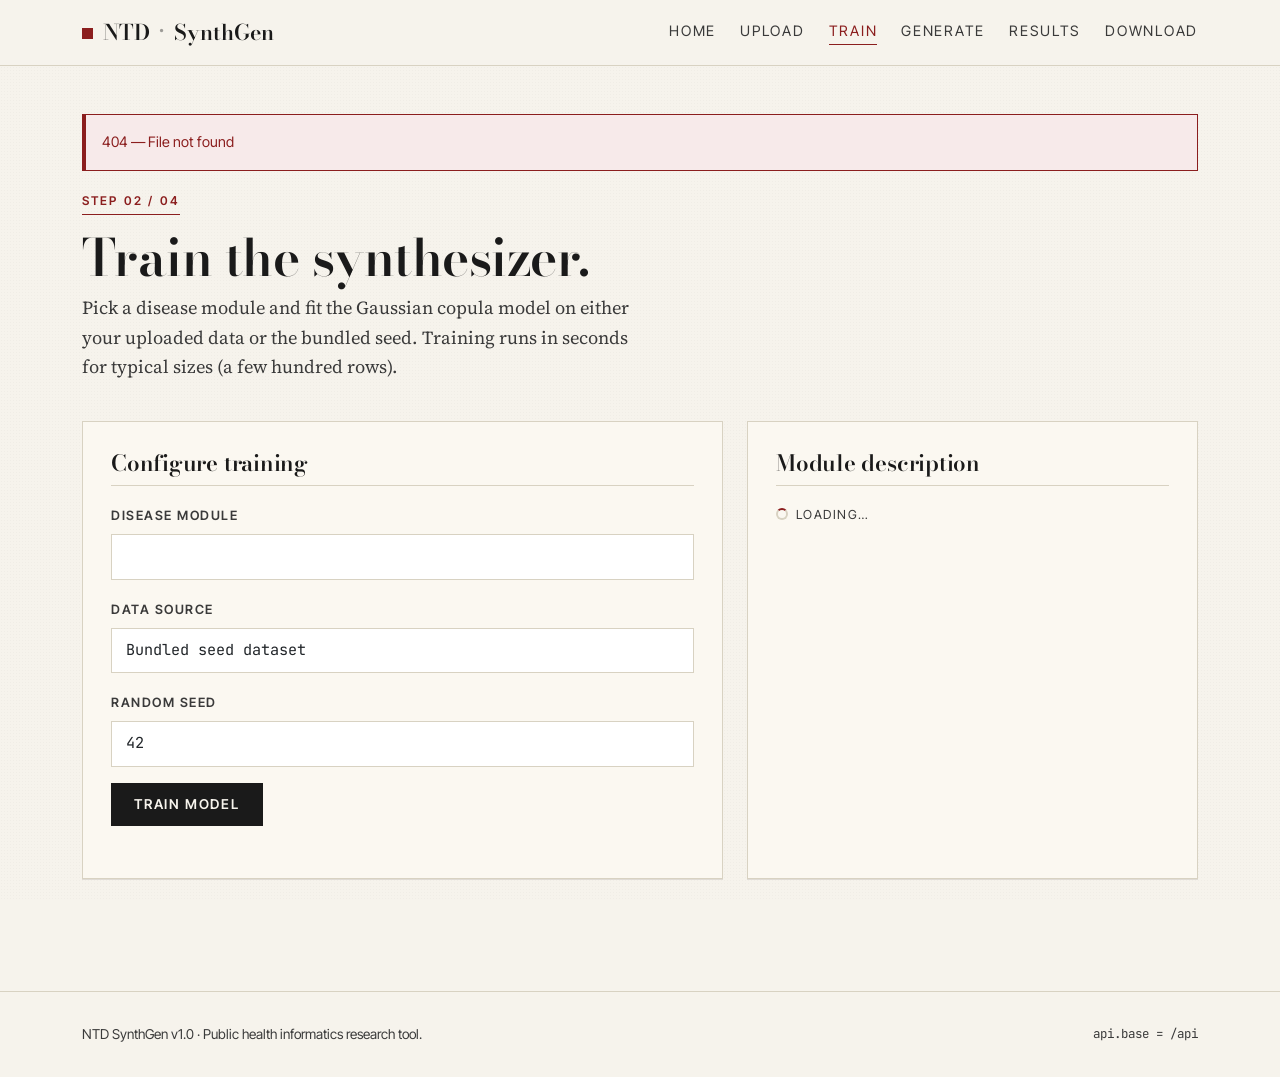
==== frontend/pages/train.html @ 3450ffcd "Initial commit: NTD-SynthGen synthetic data generation system" ====
<!DOCTYPE html>
<html lang="en">
<head>
  <meta charset="UTF-8">
  <meta name="viewport" content="width=device-width, initial-scale=1.0">
  <title>Train Model · NTD SynthGen</title>
  <link href="https://fonts.googleapis.com/css2?family=Bodoni+Moda:opsz,wght@6..96,400;6..96,600;6..96,700&family=Source+Serif+4:opsz,wght@8..60,400;8..60,600&family=Inter+Tight:wght@400;500;600&family=JetBrains+Mono:wght@400;500&display=swap" rel="stylesheet">
  <link href="https://cdn.jsdelivr.net/npm/bootstrap@5.3.2/dist/css/bootstrap.min.css" rel="stylesheet">
  <link href="../css/styles.css" rel="stylesheet">
</head>
<body>

<main class="container py-5">
  <div id="alert-wrap"></div>
  <span class="eyebrow">Step 02 / 04</span>
  <h1 class="mt-3">Train the synthesizer.</h1>
  <p class="lede">Pick a disease module and fit the Gaussian copula model on either
  your uploaded data or the bundled seed. Training runs in seconds for typical
  sizes (a few hundred rows).</p>

  <div class="row g-4 mt-3">
    <div class="col-lg-7">
      <div class="card-paper">
        <h3>Configure training</h3>
        <form id="train-form">
          <div class="mb-3">
            <label class="form-label">Disease module</label>
            <select id="module" class="form-select" required></select>
          </div>
          <div class="mb-3">
            <label class="form-label">Data source</label>
            <select id="source" class="form-select">
              <option value="seed">Bundled seed dataset</option>
              <option value="uploaded">Use my uploaded CSV</option>
            </select>
            <small id="dataset-info" style="font-family: var(--f-mono); font-size: 0.78rem; color: var(--c-ink-soft);"></small>
          </div>
          <div class="mb-3">
            <label class="form-label">Random seed</label>
            <input id="seed" type="number" class="form-control" value="42">
          </div>
          <button type="submit" class="btn btn-accent">Train model</button>
        </form>
        <div id="train-result" class="mt-4"></div>
      </div>
    </div>

    <div class="col-lg-5">
      <div class="card-paper">
        <h3>Module description</h3>
        <div id="module-desc" style="white-space: pre-wrap;"><span class="spinner-pill">loading…</span></div>
      </div>
    </div>
  </div>
</main>

<script src="../js/api.js"></script>
<script src="../js/layout.js"></script>
<script>
  NTDLayout.renderHeader("train");
  NTDLayout.renderFooter();

  const moduleSelect = document.getElementById("module");
  const sourceSelect = document.getElementById("source");
  const dsInfo = document.getElementById("dataset-info");
  const desc = document.getElementById("module-desc");

  function refreshDatasetInfo() {
    const meta = NTD.Session.get("dataset_meta");
    if (sourceSelect.value === "uploaded") {
      if (meta) {
        dsInfo.textContent = `Using ${meta.filename} — ${meta.rows} rows, ${meta.columns.length} columns.`;
      } else {
        dsInfo.innerHTML = "<span style='color: var(--c-accent)'>No uploaded dataset found. <a href='upload.html'>Upload one</a> or switch to seed.</span>";
      }
    } else {
      dsInfo.textContent = "Bundled seed for the selected module will be used.";
    }
  }

  async function refreshDescription() {
    const name = moduleSelect.value;
    if (!name) return;
    desc.innerHTML = `<span class="spinner-pill">loading…</span>`;
    try {
      const m = await NTD.API.getModule(name);
      desc.textContent = m.description || "(no description)";
    } catch (err) {
      desc.innerHTML = `<div class='alert alert-danger'>${err.message}</div>`;
    }
  }

  NTD.API.listModules().then(mods => {
    moduleSelect.innerHTML = mods.map(m => `<option value="${m.name}">${m.title}</option>`).join("");
    refreshDescription();
    refreshDatasetInfo();
  }).catch(err => NTD.toast(err.message, "danger"));

  moduleSelect.addEventListener("change", refreshDescription);
  sourceSelect.addEventListener("change", refreshDatasetInfo);

  document.getElementById("train-form").addEventListener("submit", async (e) => {
    e.preventDefault();
    const result = document.getElementById("train-result");
    NTD.showLoader(result, "training synthesizer…");
    const payload = {
      module: moduleSelect.value,
      seed: parseInt(document.getElementById("seed").value, 10) || 42,
    };
    if (sourceSelect.value === "uploaded") {
      const ds = NTD.Session.get("dataset_id");
      if (!ds) {
        result.innerHTML = `<div class="alert alert-danger">No uploaded dataset in this session.</div>`;
        return;
      }
      payload.dataset = ds;
    }
    try {
      const res = await NTD.API.train(payload);
      NTD.Session.set("model_id", res.model_id);
      NTD.Session.set("model_meta", res);
      result.innerHTML = `
        <div class="alert alert-success">Trained <code>${res.model_id}</code> on ${res.rows_trained} rows.</div>
        <div>
          <span class="metric-chip"><span class="label">Rows</span><span class="value">${res.rows_trained}</span></span>
          <span class="metric-chip"><span class="label">Columns</span><span class="value">${res.columns.length}</span></span>
          <span class="metric-chip"><span class="label">Categorical</span><span class="value">${res.categorical.length}</span></span>
        </div>
        <a href="generate.html" class="btn btn-accent mt-3">Continue to generation</a>`;
    } catch (err) {
      result.innerHTML = `<div class="alert alert-danger">${err.message}</div>`;
    }
  });
</script>
</body>
</html>
---- frontend/css/styles.css ----
/* =========================================================================
   NTD Synthetic Data Engine — custom theme
   Built on Bootstrap 5; this file is intentional, opinionated, and scientific.
   ========================================================================= */

:root {
  --c-paper:        #f6f3ec;     /* warm off-white */
  --c-ink:          #1a1a1a;
  --c-ink-soft:     #3a3a3a;
  --c-rule:         #d8d2c2;
  --c-accent:       #8b1e1e;     /* deep oxblood — clinical-journal red */
  --c-accent-soft:  #c9a18a;
  --c-success:      #4d6b3a;     /* moss */
  --c-warn:         #a36b1f;
  --c-info:         #2c4a6b;
  --c-card:         #fbf8f1;
  --c-shadow:       rgba(20, 18, 12, 0.10);

  --f-display: "Bodoni Moda", "Didot", "Playfair Display", Georgia, serif;
  --f-body:    "Source Serif 4", "Source Serif Pro", Georgia, serif;
  --f-mono:    "JetBrains Mono", "IBM Plex Mono", ui-monospace, monospace;
  --f-sans:    "Söhne", "Inter Tight", system-ui, sans-serif;
}

html, body {
  background: var(--c-paper);
  color: var(--c-ink);
  font-family: var(--f-body);
  font-size: 16px;
  line-height: 1.55;
  -webkit-font-smoothing: antialiased;
}

/* Subtle paper grain. */
body::before {
  content: "";
  position: fixed;
  inset: 0;
  pointer-events: none;
  background-image: radial-gradient(rgba(0,0,0,0.025) 1px, transparent 1px);
  background-size: 3px 3px;
  z-index: 1;
}

main, header, footer, .container, .container-fluid { position: relative; z-index: 2; }

h1, h2, h3, h4, h5, h6 {
  font-family: var(--f-display);
  font-weight: 600;
  letter-spacing: -0.01em;
  color: var(--c-ink);
}

h1 { font-size: clamp(2rem, 4vw, 3.4rem); line-height: 1.05; }
h2 { font-size: clamp(1.5rem, 2.5vw, 2.2rem); margin-top: 1.5rem; }
h3 { font-size: 1.4rem; }

.eyebrow {
  font-family: var(--f-sans);
  text-transform: uppercase;
  letter-spacing: 0.18em;
  font-size: 0.75rem;
  font-weight: 600;
  color: var(--c-accent);
  display: inline-block;
  padding: 0.25rem 0;
  border-bottom: 1px solid var(--c-accent);
}

.lede {
  font-size: 1.15rem;
  line-height: 1.6;
  color: var(--c-ink-soft);
  max-width: 62ch;
}

/* ---------- Header / nav ------------------------------------------------- */
.site-header {
  border-bottom: 1px solid var(--c-rule);
  background: var(--c-paper);
  position: sticky;
  top: 0;
  z-index: 100;
}

.site-header .brand {
  font-family: var(--f-display);
  font-size: 1.35rem;
  font-weight: 600;
  text-decoration: none;
  color: var(--c-ink);
  display: flex;
  align-items: baseline;
  gap: 0.6rem;
}
.site-header .brand .mark {
  display: inline-block;
  width: 0.7rem;
  height: 0.7rem;
  background: var(--c-accent);
  transform: translateY(-1px);
}
.site-header nav a {
  font-family: var(--f-sans);
  font-size: 0.9rem;
  text-transform: uppercase;
  letter-spacing: 0.12em;
  text-decoration: none;
  color: var(--c-ink-soft);
  margin-left: 1.5rem;
  padding-bottom: 2px;
  border-bottom: 1px solid transparent;
  transition: color 0.15s, border-color 0.15s;
}
.site-header nav a:hover,
.site-header nav a.active {
  color: var(--c-accent);
  border-bottom-color: var(--c-accent);
}

/* ---------- Hero --------------------------------------------------------- */
.hero {
  border-bottom: 1px solid var(--c-rule);
  padding: 4rem 0 3rem;
  position: relative;
}
.hero .ornament {
  position: absolute;
  top: 50%;
  right: 4%;
  width: 220px;
  height: 220px;
  border: 1px solid var(--c-rule);
  border-radius: 50%;
  transform: translateY(-50%);
  pointer-events: none;
  opacity: 0.6;
}
.hero .ornament::before,
.hero .ornament::after {
  content: "";
  position: absolute;
  inset: 18%;
  border: 1px solid var(--c-rule);
  border-radius: 50%;
}
.hero .ornament::after { inset: 40%; background: var(--c-accent); border: none; }

/* ---------- Cards -------------------------------------------------------- */
.card-paper {
  background: var(--c-card);
  border: 1px solid var(--c-rule);
  border-radius: 0;
  padding: 1.75rem;
  box-shadow: 0 1px 0 var(--c-shadow);
  height: 100%;
}
.card-paper h3 {
  margin-top: 0;
  border-bottom: 1px solid var(--c-rule);
  padding-bottom: 0.5rem;
  margin-bottom: 1rem;
}
.card-paper .num {
  font-family: var(--f-display);
  font-size: 2.4rem;
  color: var(--c-accent);
  display: block;
  line-height: 1;
}

/* ---------- Buttons ------------------------------------------------------ */
.btn {
  font-family: var(--f-sans);
  text-transform: uppercase;
  letter-spacing: 0.12em;
  font-size: 0.85rem;
  font-weight: 600;
  border-radius: 0;
  padding: 0.65rem 1.4rem;
  transition: transform 0.1s, box-shadow 0.15s;
}
.btn-accent {
  background: var(--c-ink);
  color: var(--c-paper);
  border: 1px solid var(--c-ink);
}
.btn-accent:hover {
  background: var(--c-accent);
  border-color: var(--c-accent);
  color: var(--c-paper);
  transform: translate(-2px, -2px);
  box-shadow: 4px 4px 0 var(--c-ink);
}
.btn-outline-dark {
  border: 1px solid var(--c-ink);
  color: var(--c-ink);
  background: transparent;
}
.btn-outline-dark:hover {
  background: var(--c-ink);
  color: var(--c-paper);
}

/* ---------- Forms -------------------------------------------------------- */
.form-control,
.form-select {
  border-radius: 0;
  border: 1px solid var(--c-rule);
  background: #fff;
  font-family: var(--f-mono);
  font-size: 0.95rem;
  padding: 0.65rem 0.9rem;
}
.form-control:focus,
.form-select:focus {
  border-color: var(--c-accent);
  box-shadow: 0 0 0 2px rgba(139, 30, 30, 0.15);
}
.form-label {
  font-family: var(--f-sans);
  text-transform: uppercase;
  letter-spacing: 0.12em;
  font-size: 0.8rem;
  font-weight: 600;
  color: var(--c-ink-soft);
}

/* ---------- Tables ------------------------------------------------------- */
.table-paper {
  width: 100%;
  border-collapse: collapse;
  font-family: var(--f-mono);
  font-size: 0.85rem;
}
.table-paper th,
.table-paper td {
  padding: 0.5rem 0.75rem;
  border-bottom: 1px solid var(--c-rule);
  text-align: left;
}
.table-paper th {
  font-family: var(--f-sans);
  text-transform: uppercase;
  letter-spacing: 0.1em;
  font-size: 0.72rem;
  color: var(--c-ink-soft);
  border-bottom: 2px solid var(--c-ink);
  background: transparent;
}
.table-paper tr:hover td { background: rgba(139, 30, 30, 0.04); }

/* ---------- Alerts ------------------------------------------------------- */
.alert {
  border-radius: 0;
  border: 1px solid;
  border-left-width: 4px;
  font-family: var(--f-sans);
  font-size: 0.9rem;
}
.alert-success { background: #eef2e8; border-color: var(--c-success); color: var(--c-success); }
.alert-danger  { background: #f7eaea; border-color: var(--c-accent);  color: var(--c-accent); }
.alert-info    { background: #e9eff4; border-color: var(--c-info);    color: var(--c-info); }
.alert-warning { background: #f5ecdb; border-color: var(--c-warn);    color: var(--c-warn); }

/* ---------- Loading indicator ------------------------------------------- */
.spinner-pill {
  display: inline-flex;
  align-items: center;
  gap: 0.5rem;
  font-family: var(--f-sans);
  text-transform: uppercase;
  letter-spacing: 0.12em;
  font-size: 0.78rem;
  color: var(--c-ink-soft);
}
.spinner-pill::before {
  content: "";
  width: 12px;
  height: 12px;
  border: 2px solid var(--c-rule);
  border-top-color: var(--c-accent);
  border-radius: 50%;
  animation: spin 0.8s linear infinite;
}
@keyframes spin { to { transform: rotate(360deg); } }

/* ---------- Metric chips ------------------------------------------------ */
.metric-chip {
  display: inline-flex;
  flex-direction: column;
  border: 1px solid var(--c-rule);
  background: #fff;
  padding: 0.75rem 1rem;
  margin-right: 0.5rem;
  margin-bottom: 0.5rem;
  min-width: 130px;
}
.metric-chip .label {
  font-family: var(--f-sans);
  text-transform: uppercase;
  letter-spacing: 0.12em;
  font-size: 0.7rem;
  color: var(--c-ink-soft);
}
.metric-chip .value {
  font-family: var(--f-display);
  font-size: 1.6rem;
  color: var(--c-accent);
  line-height: 1.1;
  margin-top: 0.2rem;
}

/* ---------- Footer ------------------------------------------------------- */
.site-footer {
  border-top: 1px solid var(--c-rule);
  padding: 2rem 0;
  margin-top: 4rem;
  font-family: var(--f-sans);
  font-size: 0.85rem;
  color: var(--c-ink-soft);
}

/* ---------- Mobile tweaks ----------------------------------------------- */
@media (max-width: 768px) {
  .hero .ornament { display: none; }
  .site-header nav a { margin-left: 0.8rem; font-size: 0.78rem; }
  h1 { font-size: 2.2rem; }
}

/* Reveal on load */
.reveal { opacity: 0; transform: translateY(8px); animation: reveal 0.6s ease forwards; }
.reveal-1 { animation-delay: 0.05s; }
.reveal-2 { animation-delay: 0.15s; }
.reveal-3 { animation-delay: 0.25s; }
.reveal-4 { animation-delay: 0.35s; }
@keyframes reveal { to { opacity: 1; transform: none; } }

/* Mini histogram bars (CSS-only chart) */
.histogram {
  display: flex;
  align-items: flex-end;
  gap: 2px;
  height: 120px;
  border-bottom: 1px solid var(--c-rule);
  padding-bottom: 4px;
}
.histogram .bar {
  flex: 1;
  background: var(--c-ink);
  opacity: 0.85;
  transition: height 0.3s;
}
.histogram .bar.synth { background: var(--c-accent); opacity: 0.65; }

/* Heatmap grid */
.heatmap {
  display: grid;
  gap: 2px;
  font-family: var(--f-mono);
  font-size: 0.7rem;
}
.heatmap .cell {
  aspect-ratio: 1;
  display: flex;
  align-items: center;
  justify-content: center;
  color: #fff;
  text-shadow: 0 1px 1px rgba(0,0,0,0.3);
}
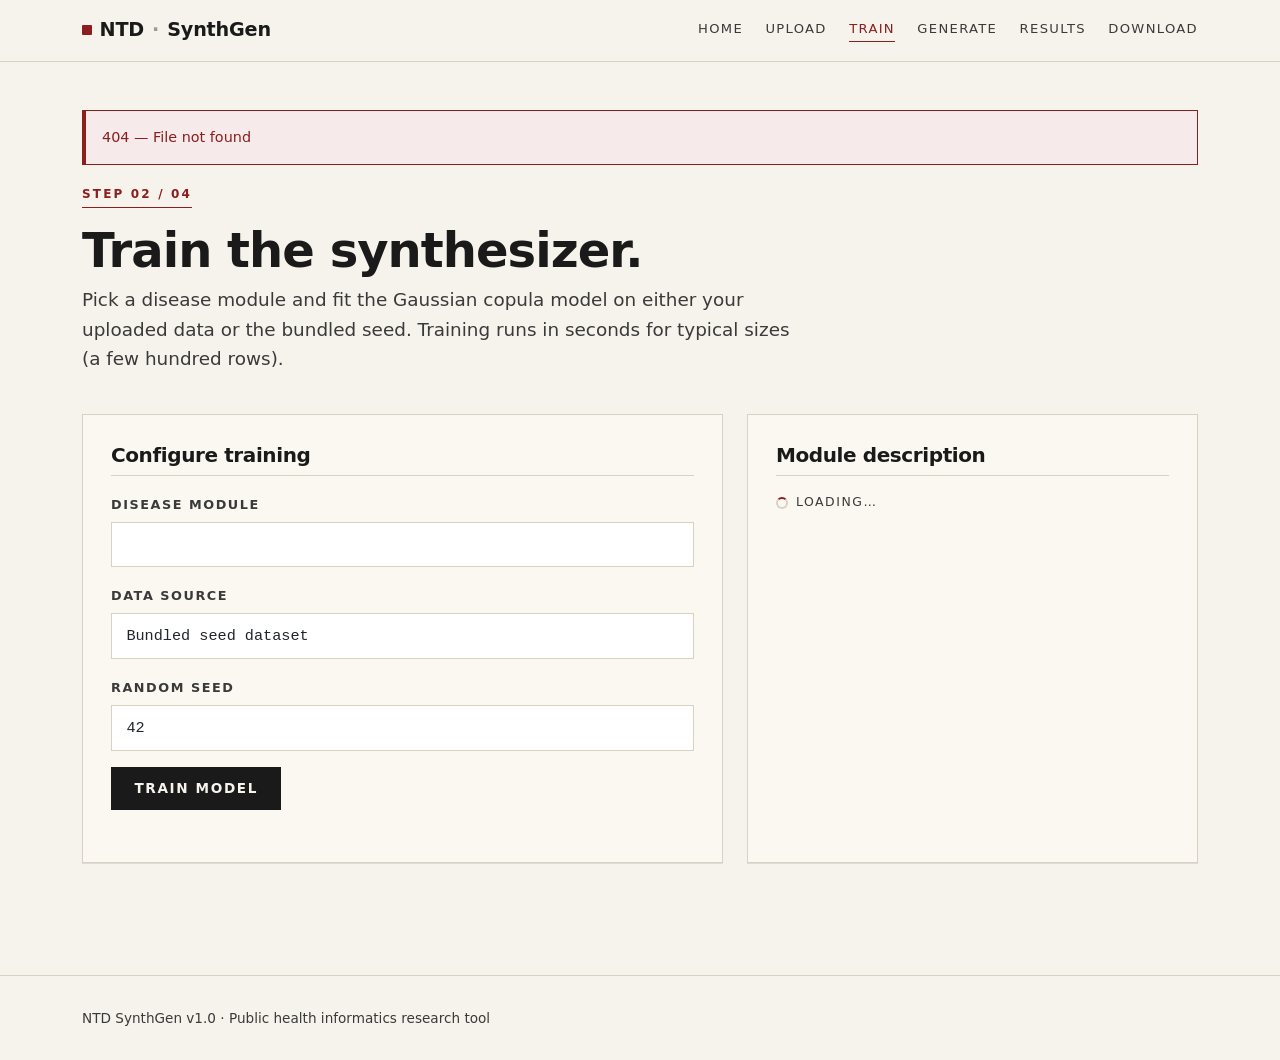
==== commit e2bd6360: "Render module description as HTML; clarify family-level modularity" ====
--- a/frontend/pages/train.html
+++ b/frontend/pages/train.html
@@ -84,7 +84,7 @@
     desc.innerHTML = `<span class="spinner-pill">loading…</span>`;
     try {
       const m = await NTD.API.getModule(name);
-      desc.textContent = m.description || "(no description)";
+      desc.innerHTML = NTD.mdToHtml(m.description) || "<p>(no description)</p>";
     } catch (err) {
       desc.innerHTML = `<div class='alert alert-danger'>${err.message}</div>`;
     }
--- a/frontend/css/styles.css
+++ b/frontend/css/styles.css
@@ -16,10 +16,10 @@
   --c-card:         #fbf8f1;
   --c-shadow:       rgba(20, 18, 12, 0.10);
 
-  --f-display: "Bodoni Moda", "Didot", "Playfair Display", Georgia, serif;
-  --f-body:    "Source Serif 4", "Source Serif Pro", Georgia, serif;
-  --f-mono:    "JetBrains Mono", "IBM Plex Mono", ui-monospace, monospace;
-  --f-sans:    "Söhne", "Inter Tight", system-ui, sans-serif;
+  --f-display: -apple-system, BlinkMacSystemFont, "SF Pro Display", "Segoe UI", system-ui, sans-serif;
+  --f-body:    -apple-system, BlinkMacSystemFont, "SF Pro Text", "Segoe UI", system-ui, sans-serif;
+  --f-mono:    ui-monospace, "SF Mono", "Menlo", "Monaco", "Cascadia Mono", monospace;
+  --f-sans:    -apple-system, BlinkMacSystemFont, "SF Pro Text", "Segoe UI", system-ui, sans-serif;
 }
 
 html, body {
@@ -27,33 +27,23 @@
   color: var(--c-ink);
   font-family: var(--f-body);
   font-size: 16px;
-  line-height: 1.55;
+  line-height: 1.5;
   -webkit-font-smoothing: antialiased;
-}
-
-/* Subtle paper grain. */
-body::before {
-  content: "";
-  position: fixed;
-  inset: 0;
-  pointer-events: none;
-  background-image: radial-gradient(rgba(0,0,0,0.025) 1px, transparent 1px);
-  background-size: 3px 3px;
-  z-index: 1;
-}
-
-main, header, footer, .container, .container-fluid { position: relative; z-index: 2; }
+  -moz-osx-font-smoothing: grayscale;
+}
+
+main, header, footer, .container, .container-fluid { position: relative; }
 
 h1, h2, h3, h4, h5, h6 {
   font-family: var(--f-display);
-  font-weight: 600;
-  letter-spacing: -0.01em;
+  font-weight: 700;
+  letter-spacing: -0.02em;
   color: var(--c-ink);
 }
 
-h1 { font-size: clamp(2rem, 4vw, 3.4rem); line-height: 1.05; }
-h2 { font-size: clamp(1.5rem, 2.5vw, 2.2rem); margin-top: 1.5rem; }
-h3 { font-size: 1.4rem; }
+h1 { font-size: clamp(1.9rem, 4vw, 3rem); line-height: 1.1; font-weight: 800; }
+h2 { font-size: clamp(1.4rem, 2.5vw, 2rem); margin-top: 1.5rem; font-weight: 700; }
+h3 { font-size: 1.25rem; font-weight: 600; }
 
 .eyebrow {
   font-family: var(--f-sans);
@@ -83,39 +73,90 @@
   z-index: 100;
 }
 
+.site-header .header-inner {
+  display: flex;
+  align-items: center;
+  justify-content: space-between;
+  gap: 1rem;
+  position: relative;
+}
+
 .site-header .brand {
   font-family: var(--f-display);
-  font-size: 1.35rem;
-  font-weight: 600;
+  font-size: 1.2rem;
+  font-weight: 700;
+  letter-spacing: -0.01em;
   text-decoration: none;
   color: var(--c-ink);
   display: flex;
   align-items: baseline;
-  gap: 0.6rem;
+  gap: 0.5rem;
+  flex-shrink: 0;
 }
 .site-header .brand .mark {
   display: inline-block;
-  width: 0.7rem;
-  height: 0.7rem;
+  width: 0.6rem;
+  height: 0.6rem;
   background: var(--c-accent);
   transform: translateY(-1px);
-}
-.site-header nav a {
-  font-family: var(--f-sans);
-  font-size: 0.9rem;
-  text-transform: uppercase;
-  letter-spacing: 0.12em;
+  border-radius: 1px;
+}
+
+.site-header .site-nav {
+  display: flex;
+  align-items: center;
+  gap: 1.4rem;
+}
+
+.site-header .site-nav a {
+  font-family: var(--f-sans);
+  font-size: 0.82rem;
+  font-weight: 500;
+  text-transform: uppercase;
+  letter-spacing: 0.1em;
   text-decoration: none;
   color: var(--c-ink-soft);
-  margin-left: 1.5rem;
   padding-bottom: 2px;
   border-bottom: 1px solid transparent;
   transition: color 0.15s, border-color 0.15s;
 }
-.site-header nav a:hover,
-.site-header nav a.active {
+.site-header .site-nav a:hover,
+.site-header .site-nav a.active {
   color: var(--c-accent);
   border-bottom-color: var(--c-accent);
+}
+
+/* Hamburger toggle: hidden on desktop, shown on mobile */
+.nav-toggle {
+  display: none;
+  background: transparent;
+  border: 1px solid var(--c-rule);
+  border-radius: 6px;
+  width: 40px;
+  height: 40px;
+  padding: 0;
+  cursor: pointer;
+  flex-direction: column;
+  justify-content: center;
+  align-items: center;
+  gap: 4px;
+}
+.nav-toggle span {
+  display: block;
+  width: 18px;
+  height: 2px;
+  background: var(--c-ink);
+  border-radius: 1px;
+  transition: transform 0.2s, opacity 0.2s;
+}
+.nav-toggle[aria-expanded="true"] span:nth-child(1) {
+  transform: translateY(6px) rotate(45deg);
+}
+.nav-toggle[aria-expanded="true"] span:nth-child(2) {
+  opacity: 0;
+}
+.nav-toggle[aria-expanded="true"] span:nth-child(3) {
+  transform: translateY(-6px) rotate(-45deg);
 }
 
 /* ---------- Hero --------------------------------------------------------- */
@@ -324,8 +365,39 @@
 /* ---------- Mobile tweaks ----------------------------------------------- */
 @media (max-width: 768px) {
   .hero .ornament { display: none; }
-  .site-header nav a { margin-left: 0.8rem; font-size: 0.78rem; }
-  h1 { font-size: 2.2rem; }
+  h1 { font-size: 2rem; }
+
+  /* Show hamburger, hide nav, then reveal nav as dropdown when toggled */
+  .nav-toggle { display: flex; }
+
+  .site-header .site-nav {
+    display: none;
+    position: absolute;
+    top: 100%;
+    left: 0;
+    right: 0;
+    flex-direction: column;
+    gap: 0;
+    background: var(--c-paper);
+    border-bottom: 1px solid var(--c-rule);
+    padding: 0.5rem 1rem 1rem;
+    box-shadow: 0 4px 12px rgba(0, 0, 0, 0.06);
+  }
+  .site-header .site-nav.open {
+    display: flex;
+  }
+  .site-header .site-nav a {
+    padding: 0.75rem 0;
+    border-bottom: 1px solid var(--c-rule);
+    font-size: 0.9rem;
+    letter-spacing: 0.08em;
+  }
+  .site-header .site-nav a:last-child {
+    border-bottom: none;
+  }
+  .site-header .site-nav a.active {
+    border-bottom: 1px solid var(--c-accent);
+  }
 }
 
 /* Reveal on load */
